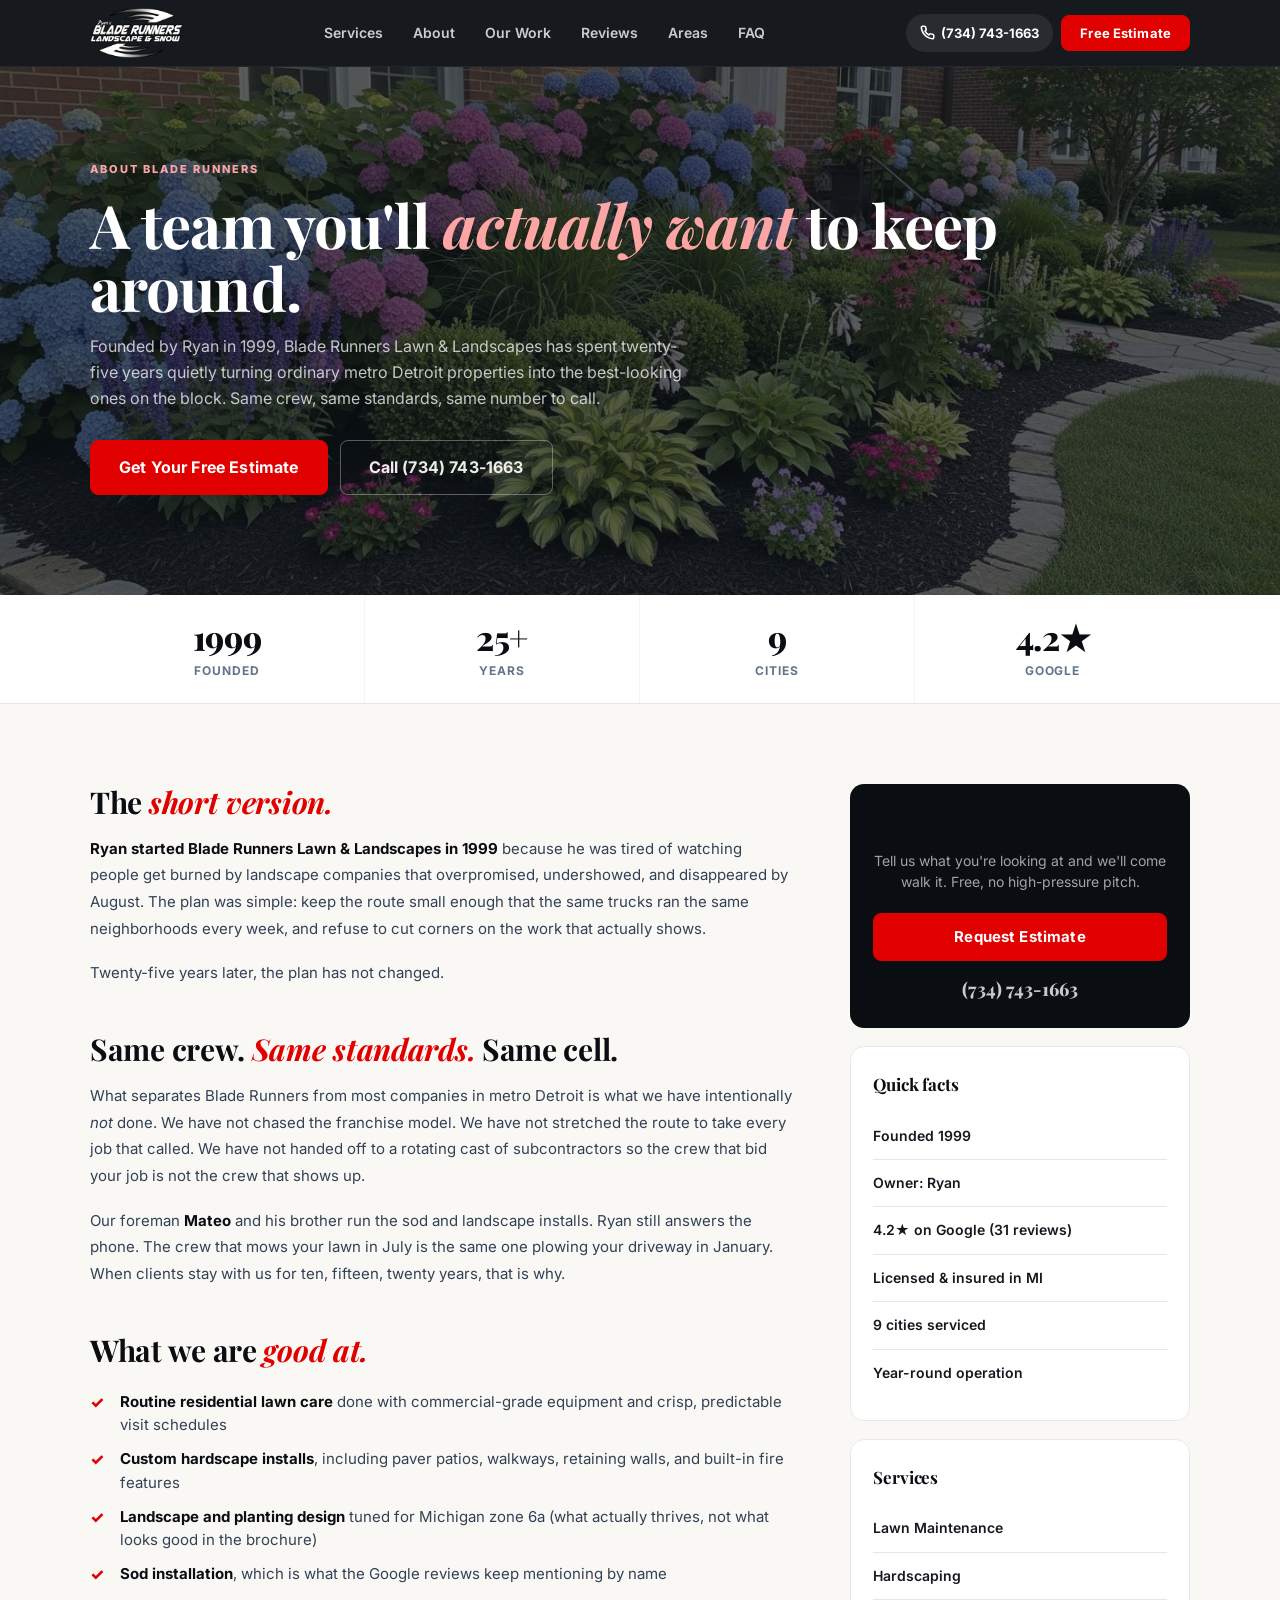
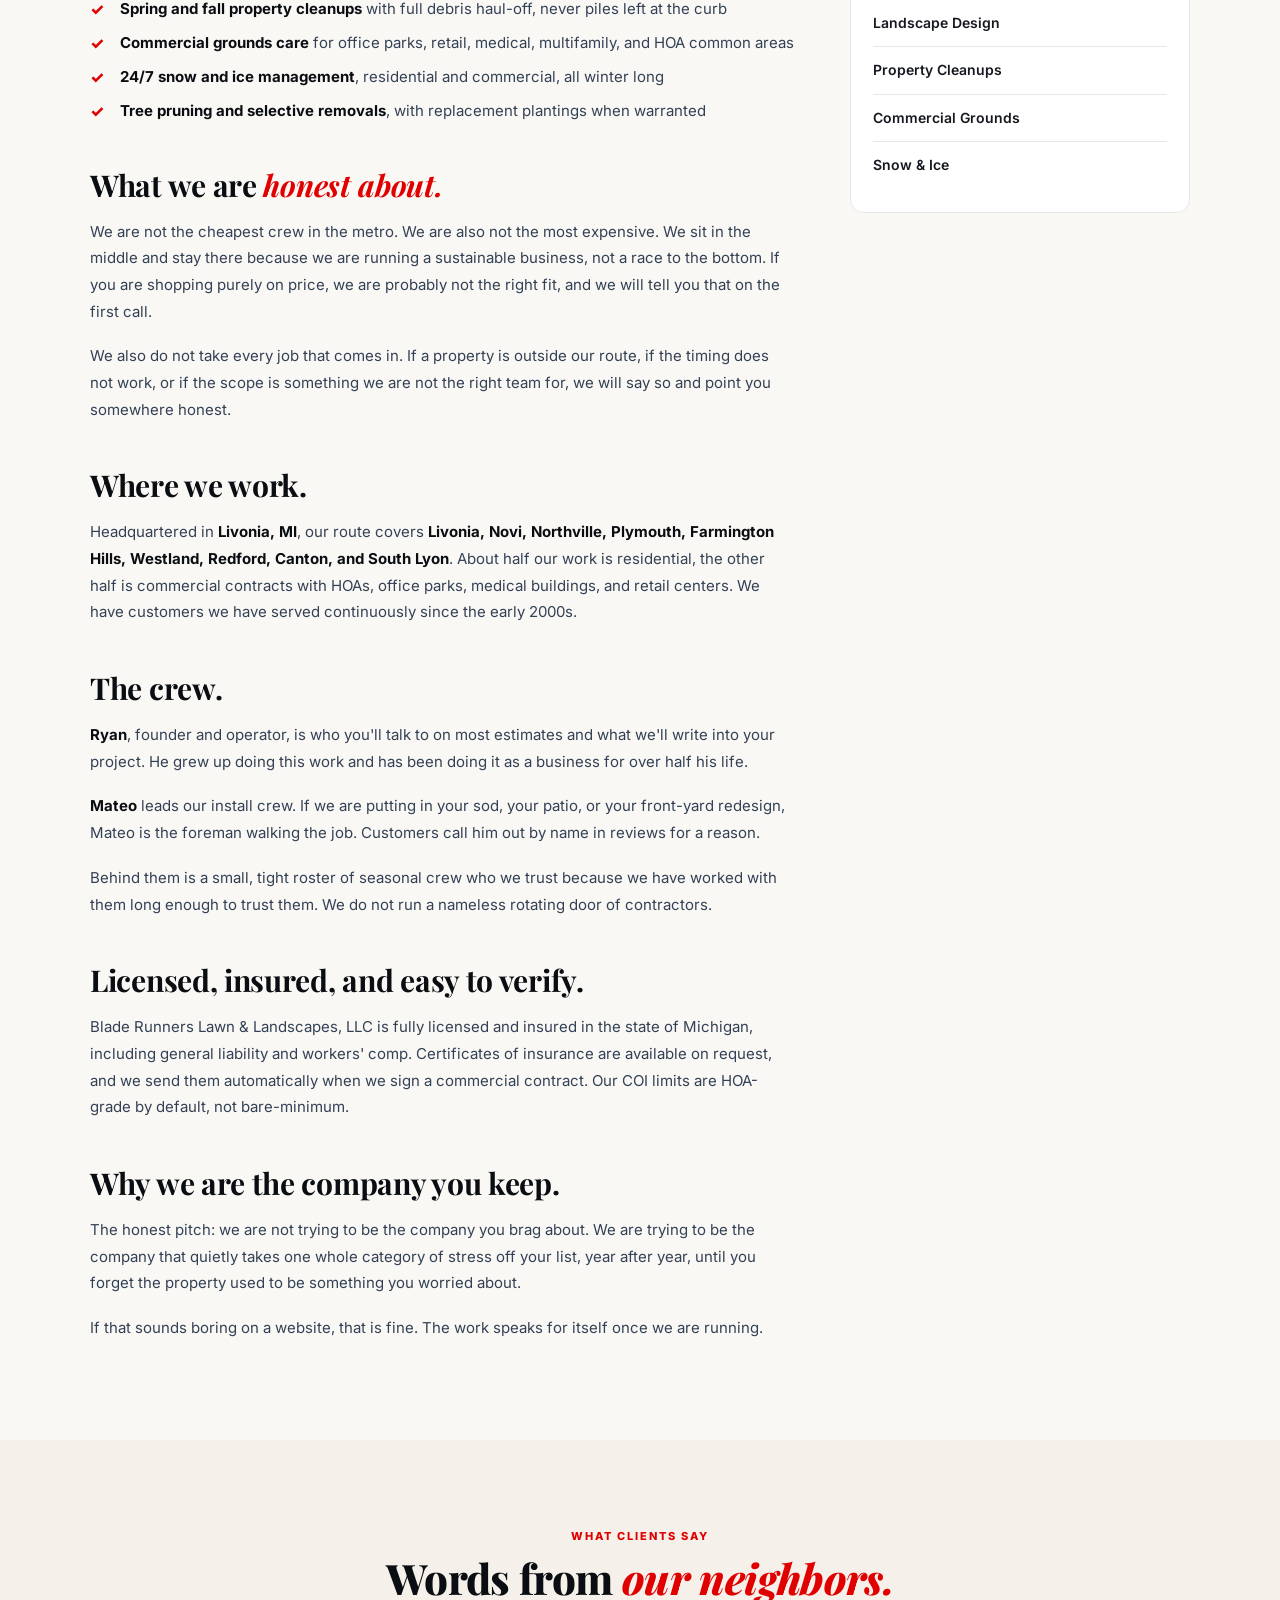
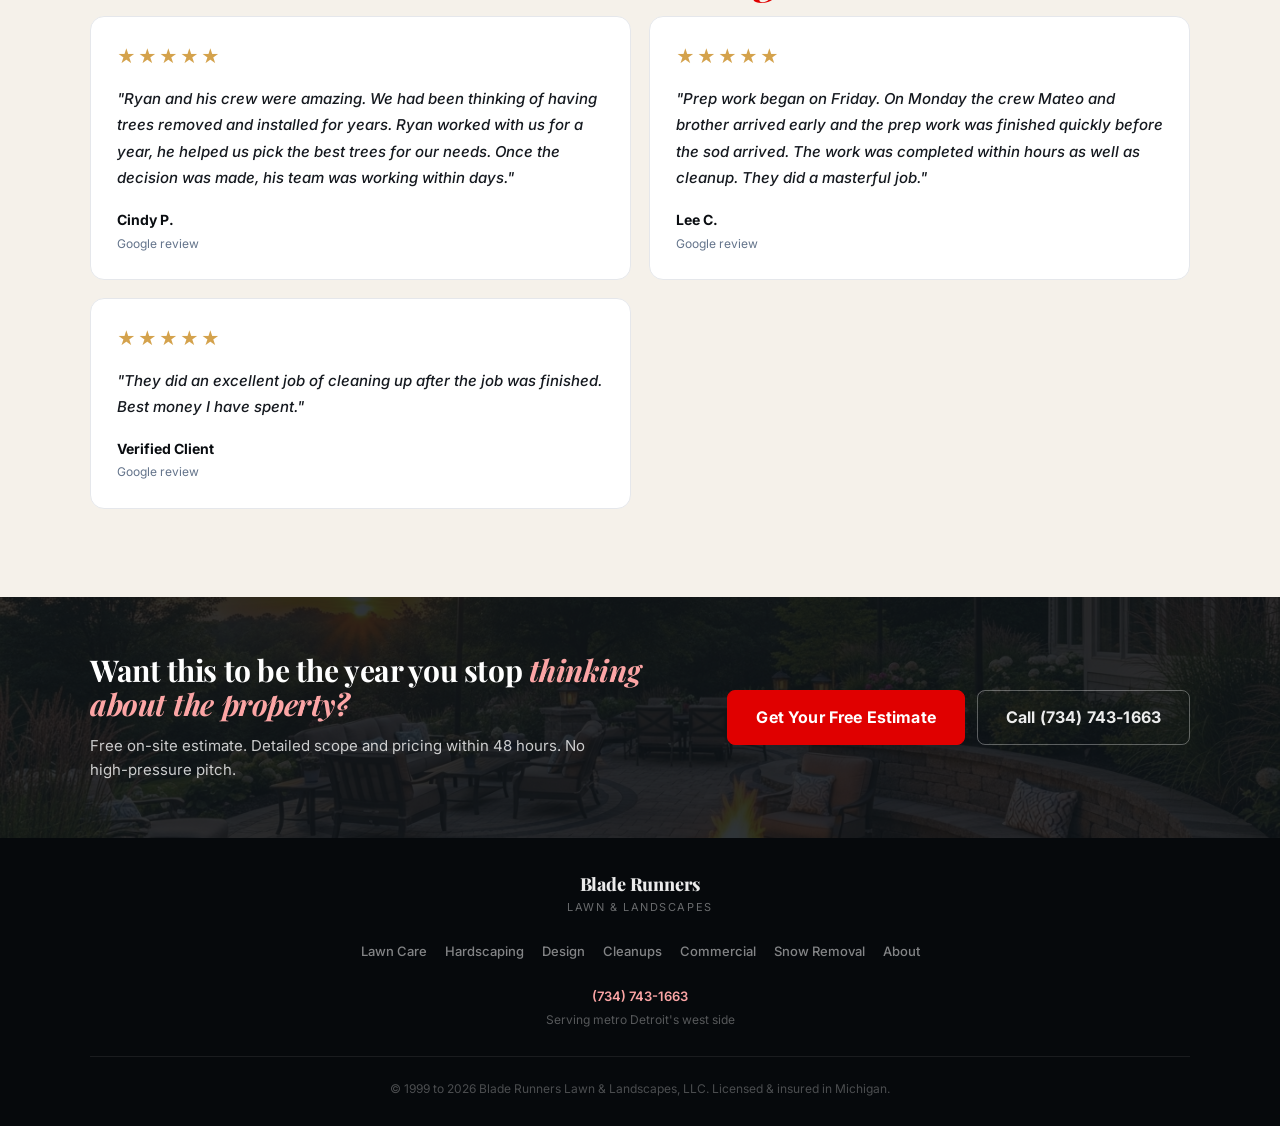
==== about/index.html @ cefca356 "Add dedicated /about/ page - Full company story: Ryan founded 1999, Mateo leads installs - What we a" ====
<!DOCTYPE html>
<html lang="en">
<head>
  <meta charset="UTF-8">
  <meta name="viewport" content="width=device-width, initial-scale=1.0">
  <title>About Blade Runners Lawn &amp; Landscapes | Ryan&apos;s Crew Since 1999</title>
  <meta name="description" content="Ryan founded Blade Runners in 1999 to do landscape work the right way. 25+ years later, the same crew still runs the route across Livonia, Novi, Northville, Plymouth, and Farmington Hills.">
  <meta name="robots" content="index, follow">
  <link rel="canonical" href="https://bladerunnerslandscapes.com/about/">

  <meta property="og:site_name" content="Blade Runners Lawn &amp; Landscapes">
  <meta property="og:title" content="About Blade Runners Lawn &amp; Landscapes | Ryan&apos;s Crew Since 1999">
  <meta property="og:description" content="The story behind metro Detroit&apos;s quietest premium landscape crew.">
  <meta property="og:type" content="website">
  <meta property="og:url" content="https://bladerunnerslandscapes.com/about/">
  <meta property="og:image" content="https://bladerunnerslandscapes.com/assets/images/og-image.jpg">
  <meta name="twitter:card" content="summary_large_image">
  <meta name="twitter:image" content="https://bladerunnerslandscapes.com/assets/images/og-image.jpg">

  <link rel="icon" type="image/png" href="../assets/images/br-logo.png">
  <link rel="apple-touch-icon" href="../assets/images/br-logo.png">

  <script type="application/ld+json">
  {
    "@context": "https://schema.org",
    "@type": "AboutPage",
    "name": "About Blade Runners Lawn & Landscapes",
    "description": "The story of Blade Runners Lawn & Landscapes, founded in 1999 in Livonia, Michigan by Ryan.",
    "url": "https://bladerunnerslandscapes.com/about/",
    "mainEntity": {
      "@type": "LandscapingBusiness",
      "name": "Blade Runners Lawn & Landscapes, LLC",
      "founder": {"@type":"Person","name":"Ryan"},
      "foundingDate": "1999",
      "telephone": "+17347431663",
      "address": {
        "@type": "PostalAddress",
        "streetAddress": "19523 Merriman Rd",
        "addressLocality": "Livonia",
        "addressRegion": "MI",
        "postalCode": "48152",
        "addressCountry": "US"
      },
      "areaServed": ["Livonia, MI","Novi, MI","Northville, MI","Plymouth, MI","Farmington Hills, MI"],
      "aggregateRating": {"@type":"AggregateRating","ratingValue":"4.2","reviewCount":"31","bestRating":"5"}
    }
  }
  </script>
  <script type="application/ld+json">
  {
    "@context": "https://schema.org",
    "@type": "BreadcrumbList",
    "itemListElement": [
      {"@type":"ListItem","position":1,"name":"Home","item":"https://bladerunnerslandscapes.com/"},
      {"@type":"ListItem","position":2,"name":"About","item":"https://bladerunnerslandscapes.com/about/"}
    ]
  }
  </script>

  <link rel="preconnect" href="https://fonts.googleapis.com">
  <link rel="preconnect" href="https://fonts.gstatic.com" crossorigin>
  <link href="https://fonts.googleapis.com/css2?family=Inter:wght@400;500;600;700;800;900&family=Playfair+Display:ital,wght@0,700;0,800;0,900;1,800&display=swap" rel="stylesheet">
  <link rel="stylesheet" href="../styles.css?v=20260506b">
</head>
<body>

  <div class="sticky-cta" id="stickyCta">
    <a href="tel:+17347431663" class="sticky-cta__call">
      <svg width="18" height="18" viewBox="0 0 24 24" fill="none" stroke="currentColor" stroke-width="2.5"><path d="M22 16.92v3a2 2 0 01-2.18 2 19.79 19.79 0 01-8.63-3.07 19.5 19.5 0 01-6-6 19.79 19.79 0 01-3.07-8.67A2 2 0 014.11 2h3a2 2 0 012 1.72c.127.96.361 1.903.7 2.81a2 2 0 01-.45 2.11L8.09 9.91a16 16 0 006 6l1.27-1.27a2 2 0 012.11-.45c.907.339 1.85.573 2.81.7A2 2 0 0122 16.92z"/></svg>
      Call Now
    </a>
    <a href="/#contact" class="sticky-cta__quote">Free Estimate</a>
  </div>

  <header class="header" id="header">
    <div class="container">
      <div class="header__inner">
        <a href="/" class="header__brand"><img src="../assets/images/br-logo.png" alt="Blade Runners Lawn &amp; Landscapes" class="header__logo"></a>
        <nav class="header__nav" id="desktopNav">
          <a href="/#services">Services</a>
          <a href="/about/">About</a>
          <a href="/#work">Our Work</a>
          <a href="/#reviews">Reviews</a>
          <a href="/#areas">Areas</a>
          <a href="/#faq">FAQ</a>
        </nav>
        <div class="header__actions">
          <a href="tel:+17347431663" class="header__phone">
            <svg width="15" height="15" viewBox="0 0 24 24" fill="none" stroke="currentColor" stroke-width="2.5"><path d="M22 16.92v3a2 2 0 01-2.18 2 19.79 19.79 0 01-8.63-3.07 19.5 19.5 0 01-6-6 19.79 19.79 0 01-3.07-8.67A2 2 0 014.11 2h3a2 2 0 012 1.72c.127.96.361 1.903.7 2.81a2 2 0 01-.45 2.11L8.09 9.91a16 16 0 006 6l1.27-1.27a2 2 0 012.11-.45c.907.339 1.85.573 2.81.7A2 2 0 0122 16.92z"/></svg>
            <span>(734) 743-1663</span>
          </a>
          <a href="/#contact" class="btn btn--primary btn--sm header__cta">Free Estimate</a>
          <button class="hamburger" id="hamburger" aria-label="Open menu"><span></span><span></span><span></span></button>
        </div>
      </div>
    </div>
  </header>
  <div class="mobile-menu" id="mobileMenu">
    <nav class="mobile-menu__nav">
      <a href="/#services">Services</a>
      <a href="/about/">About</a>
      <a href="/#work">Our Work</a>
      <a href="/#reviews">Reviews</a>
      <a href="/#areas">Areas</a>
      <a href="/#faq">FAQ</a>
      <a href="/#contact" class="btn btn--primary btn--lg btn--full">Get Free Estimate</a>
    </nav>
  </div>

  <!-- ABOUT HERO -->
  <section class="area-hero" style="background-image:url('../assets/images/svc-landscape-design.jpg')">
    <div class="container">
      <div class="area-hero__content">
        <span class="svc-hero__eyebrow">About Blade Runners</span>
        <h1 class="area-hero__title">A team you'll <em>actually want</em> to keep around.</h1>
        <p class="area-hero__sub">Founded by Ryan in 1999, Blade Runners Lawn &amp; Landscapes has spent twenty-five years quietly turning ordinary metro Detroit properties into the best-looking ones on the block. Same crew, same standards, same number to call.</p>
        <div class="area-hero__ctas">
          <a href="/#contact" class="btn btn--primary btn--lg">Get Your Free Estimate</a>
          <a href="tel:+17347431663" class="btn btn--outline-light btn--lg">Call (734) 743-1663</a>
        </div>
      </div>
    </div>
  </section>

  <!-- TRUST BAR -->
  <section class="trust-bar">
    <div class="container">
      <div class="trust-bar__inner">
        <div class="trust-bar__item"><span class="trust-bar__num">1999</span><span class="trust-bar__label">Founded</span></div>
        <div class="trust-bar__item"><span class="trust-bar__num">25+</span><span class="trust-bar__label">Years</span></div>
        <div class="trust-bar__item"><span class="trust-bar__num">9</span><span class="trust-bar__label">Cities</span></div>
        <div class="trust-bar__item"><span class="trust-bar__num">4.2&#9733;</span><span class="trust-bar__label">Google</span></div>
      </div>
    </div>
  </section>

  <!-- THE STORY -->
  <section class="svc-content">
    <div class="container">
      <div class="svc-content__grid">
        <div class="svc-content__main">

          <h2>The <em>short version.</em></h2>
          <p><strong>Ryan started Blade Runners Lawn &amp; Landscapes in 1999</strong> because he was tired of watching people get burned by landscape companies that overpromised, undershowed, and disappeared by August. The plan was simple: keep the route small enough that the same trucks ran the same neighborhoods every week, and refuse to cut corners on the work that actually shows.</p>
          <p>Twenty-five years later, the plan has not changed.</p>

          <h2>Same crew. <em>Same standards.</em> Same cell.</h2>
          <p>What separates Blade Runners from most companies in metro Detroit is what we have intentionally <em>not</em> done. We have not chased the franchise model. We have not stretched the route to take every job that called. We have not handed off to a rotating cast of subcontractors so the crew that bid your job is not the crew that shows up.</p>
          <p>Our foreman <strong>Mateo</strong> and his brother run the sod and landscape installs. Ryan still answers the phone. The crew that mows your lawn in July is the same one plowing your driveway in January. When clients stay with us for ten, fifteen, twenty years, that is why.</p>

          <h2>What we are <em>good at.</em></h2>
          <ul class="svc-checklist">
            <li><strong>Routine residential lawn care</strong> done with commercial-grade equipment and crisp, predictable visit schedules</li>
            <li><strong>Custom hardscape installs</strong>, including paver patios, walkways, retaining walls, and built-in fire features</li>
            <li><strong>Landscape and planting design</strong> tuned for Michigan zone 6a (what actually thrives, not what looks good in the brochure)</li>
            <li><strong>Sod installation</strong>, which is what the Google reviews keep mentioning by name</li>
            <li><strong>Spring and fall property cleanups</strong> with full debris haul-off, never piles left at the curb</li>
            <li><strong>Commercial grounds care</strong> for office parks, retail, medical, multifamily, and HOA common areas</li>
            <li><strong>24/7 snow and ice management</strong>, residential and commercial, all winter long</li>
            <li><strong>Tree pruning and selective removals</strong>, with replacement plantings when warranted</li>
          </ul>

          <h2>What we are <em>honest about.</em></h2>
          <p>We are not the cheapest crew in the metro. We are also not the most expensive. We sit in the middle and stay there because we are running a sustainable business, not a race to the bottom. If you are shopping purely on price, we are probably not the right fit, and we will tell you that on the first call.</p>
          <p>We also do not take every job that comes in. If a property is outside our route, if the timing does not work, or if the scope is something we are not the right team for, we will say so and point you somewhere honest.</p>

          <h2>Where we work.</h2>
          <p>Headquartered in <strong>Livonia, MI</strong>, our route covers <strong>Livonia, Novi, Northville, Plymouth, Farmington Hills, Westland, Redford, Canton, and South Lyon</strong>. About half our work is residential, the other half is commercial contracts with HOAs, office parks, medical buildings, and retail centers. We have customers we have served continuously since the early 2000s.</p>

          <h2>The crew.</h2>
          <p><strong>Ryan</strong>, founder and operator, is who you'll talk to on most estimates and what we'll write into your project. He grew up doing this work and has been doing it as a business for over half his life.</p>
          <p><strong>Mateo</strong> leads our install crew. If we are putting in your sod, your patio, or your front-yard redesign, Mateo is the foreman walking the job. Customers call him out by name in reviews for a reason.</p>
          <p>Behind them is a small, tight roster of seasonal crew who we trust because we have worked with them long enough to trust them. We do not run a nameless rotating door of contractors.</p>

          <h2>Licensed, insured, and easy to verify.</h2>
          <p>Blade Runners Lawn &amp; Landscapes, LLC is fully licensed and insured in the state of Michigan, including general liability and workers' comp. Certificates of insurance are available on request, and we send them automatically when we sign a commercial contract. Our COI limits are HOA-grade by default, not bare-minimum.</p>

          <h2>Why we are the company you keep.</h2>
          <p>The honest pitch: we are not trying to be the company you brag about. We are trying to be the company that quietly takes one whole category of stress off your list, year after year, until you forget the property used to be something you worried about.</p>
          <p>If that sounds boring on a website, that is fine. The work speaks for itself once we are running.</p>

        </div>

        <aside class="svc-content__sidebar">
          <div class="svc-sidebar-card svc-sidebar-card--cta">
            <h3>Want us on your property?</h3>
            <p>Tell us what you're looking at and we'll come walk it. Free, no high-pressure pitch.</p>
            <a href="/#contact" class="btn btn--primary btn--full">Request Estimate</a>
            <a href="tel:+17347431663" class="svc-sidebar-phone">(734) 743-1663</a>
          </div>
          <div class="svc-sidebar-card">
            <h3>Quick facts</h3>
            <ul class="svc-sidebar-links">
              <li><a>Founded 1999</a></li>
              <li><a>Owner: Ryan</a></li>
              <li><a>4.2&#9733; on Google (31 reviews)</a></li>
              <li><a>Licensed &amp; insured in MI</a></li>
              <li><a>9 cities serviced</a></li>
              <li><a>Year-round operation</a></li>
            </ul>
          </div>
          <div class="svc-sidebar-card">
            <h3>Services</h3>
            <ul class="svc-sidebar-links">
              <li><a href="/lawn-maintenance/">Lawn Maintenance</a></li>
              <li><a href="/hardscaping/">Hardscaping</a></li>
              <li><a href="/landscape-design/">Landscape Design</a></li>
              <li><a href="/landscape-cleanup/">Property Cleanups</a></li>
              <li><a href="/commercial-lawn-maintenance/">Commercial Grounds</a></li>
              <li><a href="/snow-removal/">Snow &amp; Ice</a></li>
            </ul>
          </div>
        </aside>
      </div>
    </div>
  </section>

  <!-- REVIEWS -->
  <section class="reviews">
    <div class="container">
      <span class="eyebrow">What clients say</span>
      <h2 class="section-title">Words from <em>our neighbors.</em></h2>
      <div class="reviews__grid">
        <div class="review-card">
          <div class="review-card__stars">&#9733;&#9733;&#9733;&#9733;&#9733;</div>
          <p>"Ryan and his crew were amazing. We had been thinking of having trees removed and installed for years. Ryan worked with us for a year, he helped us pick the best trees for our needs. Once the decision was made, his team was working within days."</p>
          <span class="review-card__name">Cindy P.</span>
          <span class="review-card__src">Google review</span>
        </div>
        <div class="review-card">
          <div class="review-card__stars">&#9733;&#9733;&#9733;&#9733;&#9733;</div>
          <p>"Prep work began on Friday. On Monday the crew Mateo and brother arrived early and the prep work was finished quickly before the sod arrived. The work was completed within hours as well as cleanup. They did a masterful job."</p>
          <span class="review-card__name">Lee C.</span>
          <span class="review-card__src">Google review</span>
        </div>
        <div class="review-card">
          <div class="review-card__stars">&#9733;&#9733;&#9733;&#9733;&#9733;</div>
          <p>"They did an excellent job of cleaning up after the job was finished. Best money I have spent."</p>
          <span class="review-card__name">Verified Client</span>
          <span class="review-card__src">Google review</span>
        </div>
      </div>
    </div>
  </section>

  <!-- CTA -->
  <section class="cta-banner" style="background-image:url('../assets/images/svc-hardscaping.jpg')">
    <div class="container">
      <div class="cta-banner__inner">
        <div>
          <h2>Want this to be the year you stop <em>thinking about the property?</em></h2>
          <p>Free on-site estimate. Detailed scope and pricing within 48 hours. No high-pressure pitch.</p>
        </div>
        <div class="cta-banner__actions">
          <a href="/#contact" class="btn btn--primary btn--lg">Get Your Free Estimate</a>
          <a href="tel:+17347431663" class="btn btn--outline-light btn--lg">Call (734) 743-1663</a>
        </div>
      </div>
    </div>
  </section>

  <!-- FOOTER -->
  <footer class="footer">
    <div class="container">
      <div class="footer__top">
        <div>
          <span class="footer__name">Blade Runners</span>
          <span class="footer__sub">Lawn &amp; Landscapes</span>
        </div>
        <nav class="footer__links">
          <a href="/lawn-maintenance/">Lawn Care</a>
          <a href="/hardscaping/">Hardscaping</a>
          <a href="/landscape-design/">Design</a>
          <a href="/landscape-cleanup/">Cleanups</a>
          <a href="/commercial-lawn-maintenance/">Commercial</a>
          <a href="/snow-removal/">Snow Removal</a>
          <a href="/about/">About</a>
        </nav>
        <div class="footer__contact">
          <a href="tel:+17347431663">(734) 743-1663</a>
          <span>Serving metro Detroit's west side</span>
        </div>
      </div>
      <div class="footer__bottom">
        <p>&copy; 1999 to 2026 Blade Runners Lawn &amp; Landscapes, LLC. Licensed &amp; insured in Michigan.</p>
      </div>
    </div>
  </footer>

  <script src="../assets/js/site.js?v=20260506b" defer></script>
</body>
</html>
---- styles.css ----
/* =============================================
   BLADE RUNNERS LAWN & LANDSCAPES, Mobile-First
   Premium charcoal + warm clay accent
   ============================================= */
*,*::before,*::after{box-sizing:border-box;margin:0;padding:0}
:root{
  --ink:#0A0D11;--ink-2:#15191F;--ink-3:#252A33;
  --clay:#E00000;--clay-dark:#B00000;--clay-light:#FCA5A5;--clay-50:#FEF2F2;
  --bone:#FAF8F5;--cream:#F5F1EA;
  --white:#FFF;
  --gray-50:#F8FAFC;--gray-100:#F1F5F9;--gray-200:#E5E7EB;--gray-300:#CBD5E1;
  --gray-400:#94A3B8;--gray-500:#64748B;--gray-600:#475569;--gray-700:#334155;
  --gray-800:#1E293B;--gray-900:#0F172A;
  --gold:#D4A24C;
  --radius:8px;--radius-lg:14px;--radius-xl:20px;
}
html{scroll-behavior:smooth;-webkit-text-size-adjust:100%}
body{font-family:'Inter',-apple-system,BlinkMacSystemFont,sans-serif;color:var(--ink-2);background:var(--bone);line-height:1.6;-webkit-font-smoothing:antialiased;overflow-x:hidden}
body.menu-open{overflow:hidden}
a{color:var(--clay);text-decoration:none;transition:color .2s}a:hover{color:var(--clay-dark)}
img{max-width:100%;height:auto;display:block}
.container{width:100%;max-width:1180px;margin:0 auto;padding:0 20px}

/* BUTTONS */
.btn{display:inline-flex;align-items:center;justify-content:center;gap:8px;font-family:inherit;font-weight:700;font-size:15px;padding:13px 26px;border:1.5px solid transparent;border-radius:var(--radius);cursor:pointer;transition:transform .2s,background-color .2s,border-color .2s,color .2s;text-align:center;line-height:1.3;white-space:nowrap;letter-spacing:.01em}
.btn--primary{background:var(--clay);color:var(--white);border-color:var(--clay)}
.btn--primary:hover{background:var(--clay-dark);border-color:var(--clay-dark);color:var(--white);transform:translateY(-1px)}
.btn--ink{background:var(--ink);color:var(--white);border-color:var(--ink)}
.btn--ink:hover{background:var(--ink-2);color:var(--white);transform:translateY(-1px)}
.btn--ghost{background:transparent;color:var(--ink);border-color:var(--ink-3)}
.btn--ghost:hover{background:var(--ink);color:var(--white);border-color:var(--ink)}
.btn--outline-light{background:transparent;color:rgba(255,255,255,.92);border-color:rgba(255,255,255,.32)}
.btn--outline-light:hover{background:rgba(255,255,255,.08);border-color:rgba(255,255,255,.6);color:var(--white)}
.btn--sm{padding:9px 18px;font-size:13px}.btn--lg{padding:16px 28px;font-size:16px}.btn--full{width:100%}

/* STICKY MOBILE CTA */
.sticky-cta{position:fixed;bottom:0;left:0;right:0;z-index:999;display:flex;gap:8px;background:var(--ink);padding:12px 16px;padding-bottom:max(12px,env(safe-area-inset-bottom));transform:translateY(100%);transition:transform .3s;box-shadow:0 -4px 24px rgba(0,0,0,.32)}
.sticky-cta--visible{transform:translateY(0)}
.sticky-cta a{flex:1;display:flex;align-items:center;justify-content:center;gap:8px;padding:14px 16px;border-radius:var(--radius);font-weight:700;font-size:15px;text-align:center}
.sticky-cta__call{background:var(--clay);color:var(--white)!important}.sticky-cta__call:hover{background:var(--clay-dark);color:var(--white)!important}
.sticky-cta__quote{background:var(--white);color:var(--ink)!important}.sticky-cta__quote:hover{background:var(--gray-100);color:var(--ink)!important}

/* HEADER */
.header{position:sticky;top:0;z-index:502;background:rgba(10,13,17,.95);backdrop-filter:blur(14px);-webkit-backdrop-filter:blur(14px);border-bottom:1px solid rgba(255,255,255,.06);transition:background-color .3s,box-shadow .3s}
.header--scrolled{box-shadow:0 4px 20px rgba(0,0,0,.4);background:rgba(10,13,17,.98)}
.header__inner{display:flex;align-items:center;justify-content:space-between;padding:8px 0;gap:14px}
.header__brand{display:flex;align-items:center;text-decoration:none;flex-shrink:0;line-height:1}
.header__logo{height:50px;width:auto;display:block}
.header__nav{display:none;gap:30px}
.header__nav a{font-size:14px;font-weight:600;color:rgba(255,255,255,.78)}.header__nav a:hover{color:var(--clay)}
.header__actions{display:flex;align-items:center;gap:8px}
.header__phone{display:flex;align-items:center;gap:6px;font-size:13px;font-weight:700;color:var(--white)!important;padding:9px 14px;border-radius:100px;background:rgba(255,255,255,.08);transition:background .2s,color .2s}
.header__phone:hover{background:var(--clay);color:var(--white)!important}
.header__phone span{display:none}
.header__cta{display:none}
.hamburger{display:flex;flex-direction:column;justify-content:center;gap:5px;width:38px;height:38px;background:none;border:none;cursor:pointer;padding:6px}
.hamburger span{display:block;width:100%;height:2.5px;background:var(--white);border-radius:2px;transition:all .3s;transform-origin:center}
.hamburger.is-active span:nth-child(1){transform:translateY(7.5px) rotate(45deg)}
.hamburger.is-active span:nth-child(2){opacity:0}
.hamburger.is-active span:nth-child(3){transform:translateY(-7.5px) rotate(-45deg)}
.mobile-menu{position:fixed;top:0;left:0;right:0;bottom:0;z-index:501;background:var(--ink);padding-top:76px;transform:translateX(100%);transition:transform .35s cubic-bezier(.4,0,.2,1)}
.mobile-menu.is-open{transform:translateX(0)}
.mobile-menu__nav{display:flex;flex-direction:column;padding:24px;gap:4px}
.mobile-menu__nav a{font-size:18px;font-weight:600;color:var(--white);padding:14px 0;border-bottom:1px solid rgba(255,255,255,.08)}
.mobile-menu__nav a:last-child{border-bottom:none;margin-top:18px}

/* HERO */
.hero{position:relative;background:var(--ink);padding:60px 0 70px;overflow:hidden;background-size:cover;background-position:center}
.hero__overlay{position:absolute;inset:0;background:rgba(15,20,25,.62);pointer-events:none}
.hero__content{position:relative;z-index:1}
.hero__badge{display:inline-flex;align-items:center;gap:8px;background:rgba(255,255,255,.08);color:rgba(255,255,255,.88);font-size:12px;font-weight:600;padding:8px 16px;border-radius:100px;border:1px solid rgba(255,255,255,.16);margin-bottom:22px;letter-spacing:.02em}
.hero__badge svg{color:var(--gold)}
.hero__title{font-family:'Playfair Display',serif;font-size:38px;font-weight:900;color:var(--white);line-height:1.05;margin-bottom:18px;letter-spacing:-.015em}
.hero__title em{font-style:italic;color:var(--clay-light)}
.hero__subtitle{font-size:16px;color:rgba(255,255,255,.74);line-height:1.65;margin-bottom:30px;max-width:560px}
.hero__ctas{display:flex;flex-direction:column;gap:12px;margin-bottom:34px}
.hero__trust{display:flex;flex-wrap:wrap;gap:16px}
.hero__trust-item{display:flex;align-items:center;gap:6px;font-size:13px;font-weight:500;color:rgba(255,255,255,.66)}
.hero__trust-item svg{color:var(--gold);flex-shrink:0}

/* HERO VIDEO */
.hero__video{position:absolute;inset:0;width:100%;height:100%;object-fit:cover;z-index:0}

/* TRUST BAR */
.trust-bar{background:var(--white);border-bottom:1px solid var(--gray-200);padding:0}
.trust-bar__inner{display:grid;grid-template-columns:repeat(4,1fr);text-align:center}
.trust-bar__item{padding:22px 8px;border-right:1px solid var(--gray-100)}
.trust-bar__item:last-child{border-right:none}
.trust-bar__num{display:block;font-family:'Playfair Display',serif;font-size:26px;font-weight:800;color:var(--ink);line-height:1.2;letter-spacing:-.01em}
.trust-bar__label{font-size:10px;font-weight:700;color:var(--gray-500);text-transform:uppercase;letter-spacing:.08em;display:block;margin-top:4px}

/* SECTIONS */
section{padding:60px 0}
.eyebrow{display:block;text-align:center;font-size:11px;font-weight:800;color:var(--clay);text-transform:uppercase;letter-spacing:.18em;margin-bottom:10px}
.eyebrow--light{color:var(--clay-light)}
.section-title{font-family:'Playfair Display',serif;font-size:30px;font-weight:800;text-align:center;line-height:1.12;margin-bottom:14px;color:var(--ink);letter-spacing:-.015em}
.section-title em{font-style:italic;color:var(--clay)}
.section-title--left{text-align:left}
.section-sub{font-size:15px;color:var(--gray-600);text-align:center;max-width:560px;margin:0 auto 44px;line-height:1.65}

/* SERVICES */
.services{background:var(--bone)}
.services__grid{display:grid;gap:18px}
.svc-card{background:var(--white);border:1px solid var(--gray-200);border-radius:var(--radius-lg);overflow:hidden;transition:transform .35s,box-shadow .35s,border-color .35s;opacity:0;transform:translateY(24px)}
.svc-card.is-visible{opacity:1;transform:translateY(0)}
.svc-card:hover{border-color:var(--ink-3);box-shadow:0 12px 36px rgba(15,20,25,.08);transform:translateY(-3px)}
.svc-card__img{aspect-ratio:16/10;overflow:hidden;background:var(--cream)}
.svc-card__img img{width:100%;height:100%;object-fit:cover;transition:transform .6s}
.svc-card:hover .svc-card__img img{transform:scale(1.06)}
.svc-card{text-decoration:none;color:inherit;display:flex;flex-direction:column}
.svc-card__tag{font-size:10px;font-weight:800;color:var(--clay);text-transform:uppercase;letter-spacing:.14em;padding:18px 22px 0}
.svc-card h3{font-family:'Playfair Display',serif;font-size:21px;font-weight:800;padding:6px 22px 8px;color:var(--ink);letter-spacing:-.01em}
.svc-card p{font-size:14px;color:var(--gray-600);padding:0 22px 10px;line-height:1.6;flex:1}
.svc-card__link{display:flex;align-items:center;gap:6px;padding:0 22px 20px;font-size:14px;font-weight:700;color:var(--ink)}
.svc-card__link::after{content:'\2192';transition:transform .25s}
.svc-card:hover .svc-card__link::after{transform:translateX(4px)}

/* ABOUT */
.about{background:var(--white)}
.about__inner{display:grid;gap:36px;align-items:center}
.about__img{border-radius:var(--radius-lg);overflow:hidden;box-shadow:0 20px 50px rgba(15,20,25,.12)}
.about__img img{width:100%;aspect-ratio:4/3;object-fit:cover}
.about__text p{font-size:15px;color:var(--gray-600);line-height:1.75;margin-bottom:18px}
.about__text strong{color:var(--ink)}
.about__stats{display:grid;grid-template-columns:1fr 1fr;gap:14px;margin-top:28px}
.about__stat{background:var(--cream);border-left:3px solid var(--clay);border-radius:var(--radius);padding:18px 20px}
.about__stat strong{display:block;font-family:'Playfair Display',serif;font-size:24px;font-weight:800;color:var(--ink);margin-bottom:2px;letter-spacing:-.01em}
.about__stat span{font-size:12px;color:var(--gray-600);font-weight:600;text-transform:uppercase;letter-spacing:.06em}

/* CTA BANNER */
.cta-banner{background:var(--ink);padding:56px 0;position:relative;background-size:cover;background-position:center}
.cta-banner::before{content:'';position:absolute;inset:0;background:rgba(15,20,25,.86)}
.cta-banner .container{position:relative;z-index:1}
.cta-banner__inner{text-align:center}
.cta-banner h2{font-family:'Playfair Display',serif;font-size:30px;color:var(--white);margin-bottom:12px;line-height:1.15;letter-spacing:-.015em}
.cta-banner h2 em{font-style:italic;color:var(--clay-light)}
.cta-banner p{font-size:15px;color:rgba(255,255,255,.78);margin-bottom:28px;max-width:520px;margin-left:auto;margin-right:auto;line-height:1.6}
.cta-banner__actions{display:flex;flex-direction:column;gap:12px;max-width:380px;margin:0 auto}

/* WORK / GALLERY */
.work__grid{display:grid;grid-template-columns:1fr;gap:14px}
.work__item{position:relative;border-radius:var(--radius-lg);overflow:hidden;aspect-ratio:4/3;background:var(--cream)}
.work__item img{width:100%;height:100%;object-fit:cover;transition:transform .6s}
.work__item:hover img{transform:scale(1.06)}
.work__item span{position:absolute;bottom:0;left:0;right:0;padding:14px 18px;background:linear-gradient(transparent,rgba(0,0,0,.78));color:var(--white);font-size:13px;font-weight:600;letter-spacing:.01em}

/* REVIEWS */
.reviews{background:var(--cream)}
.reviews__grid{display:grid;gap:18px}
.review-card{background:var(--white);border:1px solid var(--gray-200);border-radius:var(--radius-lg);padding:26px;opacity:0;transform:translateY(24px);transition:opacity .5s,transform .5s}
.review-card.is-visible{opacity:1;transform:translateY(0)}
.review-card__stars{color:var(--gold);font-size:18px;letter-spacing:2px;margin-bottom:14px}
.review-card p{font-size:15px;color:var(--ink-2);line-height:1.75;font-style:italic;margin-bottom:18px;font-weight:500}
.review-card__name{display:block;font-weight:700;font-size:14px;color:var(--ink)}
.review-card__src{display:block;font-size:12px;color:var(--gray-500);margin-top:2px}

/* AREAS */
.areas__grid{display:flex;flex-wrap:wrap;justify-content:center;gap:8px;margin-bottom:24px}
.area-tag{font-size:13px;font-weight:600;padding:9px 18px;background:var(--white);border:1px solid var(--gray-200);border-radius:100px;color:var(--ink-2);transition:all .2s}
.area-tag:hover{border-color:var(--clay);color:var(--clay);background:var(--clay-50)}
.areas__note{text-align:center;font-size:14px;color:var(--gray-500)}

/* FAQ */
.faq{background:var(--bone)}
.faq__list{max-width:720px;margin:0 auto;display:flex;flex-direction:column;gap:10px}
.faq__item{background:var(--white);border:1px solid var(--gray-200);border-radius:var(--radius);overflow:hidden;transition:border-color .2s}
.faq__item[open]{border-color:var(--ink-3)}
.faq__item summary{padding:20px 50px 20px 22px;font-weight:700;font-size:15px;cursor:pointer;list-style:none;color:var(--ink);position:relative;line-height:1.4}
.faq__item summary::-webkit-details-marker{display:none}
.faq__item summary::after{content:'+';position:absolute;right:22px;top:50%;transform:translateY(-50%);font-size:24px;font-weight:300;color:var(--gray-400)}
.faq__item[open] summary::after{content:'\2212';color:var(--clay)}
.faq__item p{padding:0 22px 22px;font-size:14px;color:var(--gray-600);line-height:1.75}

/* CONTACT */
.contact{background:var(--ink);padding:64px 0;padding-bottom:max(64px,calc(env(safe-area-inset-bottom)+88px))}
.contact__wrapper{display:grid;gap:36px}
.contact__text{color:var(--white)}
.contact__title{font-family:'Playfair Display',serif;font-size:30px;color:var(--white);line-height:1.15;margin-bottom:14px;letter-spacing:-.015em}
.contact__title em{font-style:italic;color:var(--clay-light)}
.contact__sub{font-size:15px;color:rgba(255,255,255,.66);line-height:1.65;margin-bottom:30px}
.contact__perks{display:flex;flex-direction:column;gap:14px;margin-bottom:34px}
.contact__perk{display:flex;align-items:center;gap:12px;font-size:14px;color:rgba(255,255,255,.78);font-weight:500}
.contact__perk svg{color:var(--clay-light);flex-shrink:0}
.contact__direct{padding:22px;background:rgba(255,255,255,.05);border:1px solid rgba(255,255,255,.1);border-radius:var(--radius)}
.contact__direct p{font-size:13px;color:rgba(255,255,255,.5);margin-bottom:6px}
.contact__phone{font-family:'Playfair Display',serif;font-size:24px;font-weight:800;color:var(--white)!important;display:block;margin-bottom:6px;letter-spacing:-.01em}
.contact__phone:hover{color:var(--clay-light)!important}
.contact__hours{font-size:12px;color:rgba(255,255,255,.4)!important;margin-bottom:0!important}
.contact__form{background:var(--white);border-radius:var(--radius-xl);padding:30px 24px;color:var(--ink-2)}
.contact__form-title{font-family:'Playfair Display',serif;font-size:20px;font-weight:800;text-align:center;margin-bottom:24px;color:var(--ink);letter-spacing:-.01em}
.form-row{display:grid;grid-template-columns:1fr 1fr;gap:12px}
.form-group{margin-bottom:14px}
.form-group label{display:block;font-size:13px;font-weight:700;color:var(--ink);margin-bottom:6px}
.optional{font-weight:400;color:var(--gray-400)}
.form-group input,.form-group select,.form-group textarea{width:100%;padding:13px 14px;border:1.5px solid var(--gray-200);border-radius:var(--radius);font-size:15px;font-family:inherit;color:var(--ink-2);background:var(--bone);transition:border-color .2s,box-shadow .2s,background .2s;-webkit-appearance:none}
.form-group input:focus,.form-group select:focus,.form-group textarea:focus{outline:none;border-color:var(--clay);box-shadow:0 0 0 3px rgba(194,65,12,.12);background:var(--white)}
.form-group textarea{resize:vertical;min-height:90px}
.form-note{text-align:center;font-size:12px;color:var(--gray-500);margin-top:14px}

/* FOOTER */
.footer{background:#06090C;color:rgba(255,255,255,.5);padding:36px 0 28px}
.footer__top{display:flex;flex-direction:column;align-items:center;gap:24px;padding-bottom:26px;border-bottom:1px solid rgba(255,255,255,.08);margin-bottom:22px;text-align:center}
.footer__name{font-family:'Playfair Display',serif;font-size:18px;font-weight:800;color:rgba(255,255,255,.92);display:block;line-height:1.2;letter-spacing:-.01em}
.footer__sub{font-size:11px;color:rgba(255,255,255,.4);display:block;text-transform:uppercase;letter-spacing:.14em;margin-top:4px}
.footer__links{display:flex;flex-wrap:wrap;justify-content:center;gap:18px}
.footer__links a{font-size:13px;font-weight:500;color:rgba(255,255,255,.5)!important}.footer__links a:hover{color:var(--white)!important}
.footer__contact{display:flex;flex-direction:column;gap:4px;align-items:center}
.footer__contact a{font-size:13px;font-weight:600;color:var(--clay-light)!important}
.footer__contact span{font-size:12px;color:rgba(255,255,255,.32)}
.footer__bottom{text-align:center}.footer__bottom p{font-size:12px;color:rgba(255,255,255,.28)}

/* ANIMATIONS */
[data-animate]{opacity:0;transform:translateY(28px);transition:opacity .6s,transform .6s}
[data-animate].is-visible{opacity:1;transform:translateY(0)}

/* TABLET */
@media(min-width:640px){
  .hero__title{font-size:48px}.hero__ctas{flex-direction:row}.section-title{font-size:36px}
  .services__grid{grid-template-columns:1fr 1fr}
  .about__inner{grid-template-columns:1fr 1fr;gap:44px}
  .work__grid{grid-template-columns:1fr 1fr}
  .work__item--wide{grid-column:span 2}
  .reviews__grid{grid-template-columns:1fr 1fr}
  .cta-banner__actions{flex-direction:row;max-width:520px}
  .contact__wrapper{grid-template-columns:1fr 1fr;align-items:start}
  .contact__title{font-size:34px}
  .trust-bar__num{font-size:30px}.trust-bar__label{font-size:11px}
}

/* DESKTOP */
@media(min-width:960px){
  .container{padding:0 40px}section{padding:88px 0}
  .hero{padding:88px 0 96px}.hero__title{font-size:62px}.hero__subtitle{font-size:18px}
  .section-title{font-size:42px}
  .header__nav{display:flex}.hamburger{display:none}.header__phone span{display:inline}.header__cta{display:inline-flex}
  .services__grid{grid-template-columns:1fr 1fr 1fr}
  .work__grid{grid-template-columns:1fr 1fr 1fr}
  .work__item--wide{grid-column:span 2}
  .cta-banner__inner{display:flex;align-items:center;text-align:left;gap:44px}
  .cta-banner p{margin-left:0;margin-right:0;margin-bottom:0}
  .cta-banner__actions{flex-direction:row;flex-shrink:0}
  .contact{padding-bottom:88px}
  .sticky-cta{display:none}
  .trust-bar__num{font-size:34px}.trust-bar__label{font-size:12px}
}

@media(min-width:1200px){.hero__title{font-size:70px}}

/* =============================================
   SERVICE PAGES
   ============================================= */
.svc-hero{position:relative;background:var(--ink);padding:54px 0 62px;overflow:hidden;background-size:cover;background-position:center}
.svc-hero__overlay{position:absolute;inset:0;background:rgba(15,20,25,.7)}
.svc-hero__content{position:relative;z-index:1}
.svc-hero__back{display:inline-flex;align-items:center;gap:6px;font-size:13px;font-weight:600;color:rgba(255,255,255,.5)!important;margin-bottom:22px}.svc-hero__back:hover{color:rgba(255,255,255,.9)!important}
.svc-hero__eyebrow{display:inline-block;font-size:11px;font-weight:800;color:var(--clay-light);text-transform:uppercase;letter-spacing:.18em;margin-bottom:14px}
.svc-hero__title{font-family:'Playfair Display',serif;font-size:36px;color:var(--white);line-height:1.05;margin-bottom:16px;letter-spacing:-.015em}
.svc-hero__title em{font-style:italic;color:var(--clay-light)}
.svc-hero__sub{font-size:16px;color:rgba(255,255,255,.7);line-height:1.65;max-width:580px;margin-bottom:30px}
.svc-hero__ctas{display:flex;flex-direction:column;gap:12px}
.svc-content{padding:56px 0;background:var(--bone)}
.svc-content__grid{display:grid;gap:44px}
.svc-content__main h2{font-family:'Playfair Display',serif;font-size:24px;color:var(--ink);margin:44px 0 16px;line-height:1.2;letter-spacing:-.01em}
.svc-content__main h2:first-child{margin-top:0}
.svc-content__main h2 em{font-style:italic;color:var(--clay)}
.svc-content__main p{font-size:15px;color:var(--gray-700);line-height:1.78;margin-bottom:18px}
.svc-content__main strong{color:var(--ink)}
.svc-steps{display:flex;flex-direction:column;margin:28px 0}
.svc-step{display:flex;gap:18px;padding:20px 0;border-bottom:1px solid var(--gray-200)}
.svc-step:last-child{border-bottom:none}
.svc-step__num{width:38px;height:38px;min-width:38px;background:var(--ink);color:var(--clay-light);font-weight:800;font-size:14px;border-radius:50%;display:flex;align-items:center;justify-content:center;margin-top:2px;font-family:'Playfair Display',serif}
.svc-step h3{font-family:'Playfair Display',serif;font-size:18px;font-weight:700;color:var(--ink);margin-bottom:6px;letter-spacing:-.005em}
.svc-step p{font-size:14px;color:var(--gray-600);line-height:1.65;margin-bottom:0}
.svc-checklist{list-style:none;display:flex;flex-direction:column;gap:11px;margin:22px 0 30px;padding:0}
.svc-checklist li{font-size:15px;color:var(--gray-700);padding-left:30px;position:relative;line-height:1.55}
.svc-checklist li::before{content:'\2713';position:absolute;left:0;top:0;color:var(--clay);font-weight:800;font-size:16px}
.svc-content__sidebar{display:flex;flex-direction:column;gap:18px}
.svc-sidebar-card{background:var(--white);border:1px solid var(--gray-200);border-radius:var(--radius-lg);padding:24px 22px}
.svc-sidebar-card--cta{background:var(--ink);border-color:transparent;text-align:center}
.svc-sidebar-card--cta h3{font-family:'Playfair Display',serif;font-size:20px;font-weight:800;color:var(--white);margin-bottom:10px;letter-spacing:-.01em}
.svc-sidebar-card--cta p{font-size:14px;color:rgba(255,255,255,.62);margin-bottom:20px;line-height:1.55}
.svc-sidebar-phone{display:block;text-align:center;margin-top:14px;font-family:'Playfair Display',serif;font-size:18px;font-weight:800;color:rgba(255,255,255,.78)!important}.svc-sidebar-phone:hover{color:var(--clay-light)!important}
.svc-sidebar-card h3{font-family:'Playfair Display',serif;font-size:17px;font-weight:700;color:var(--ink);margin-bottom:14px;letter-spacing:-.005em}
.svc-sidebar-links{list-style:none;padding:0;display:flex;flex-direction:column}
.svc-sidebar-links li{border-bottom:1px solid var(--gray-200)}.svc-sidebar-links li:last-child{border-bottom:none}
.svc-sidebar-links a{display:block;padding:12px 0;font-size:14px;font-weight:600;color:var(--ink-2)!important;transition:color .2s,padding-left .2s}
.svc-sidebar-links a:hover,.svc-sidebar-links a.is-current{color:var(--clay)!important;padding-left:8px}

/* PROCESS / NUMBERED STEPS LARGE */
.process-grid{display:grid;gap:18px;margin:32px 0}
.process-card{background:var(--white);border:1px solid var(--gray-200);border-radius:var(--radius-lg);padding:24px}
.process-card__num{font-family:'Playfair Display',serif;font-size:36px;font-weight:800;color:var(--clay);line-height:1;margin-bottom:10px;display:block;letter-spacing:-.02em}
.process-card h3{font-family:'Playfair Display',serif;font-size:18px;font-weight:700;color:var(--ink);margin-bottom:8px}
.process-card p{font-size:14px;color:var(--gray-600);line-height:1.65;margin-bottom:0}

/* COMPARISON / SPLIT */
.split{display:grid;gap:24px;margin:32px 0}
.split__col{padding:26px;border-radius:var(--radius-lg);border:1px solid var(--gray-200);background:var(--white)}
.split__col h3{font-family:'Playfair Display',serif;font-size:18px;font-weight:700;color:var(--ink);margin-bottom:14px;padding-bottom:14px;border-bottom:1px solid var(--gray-100)}
.split__col ul{list-style:none;padding:0;display:flex;flex-direction:column;gap:10px}
.split__col li{font-size:14px;color:var(--gray-700);padding-left:24px;position:relative;line-height:1.55}
.split__col li::before{content:'\2713';position:absolute;left:0;top:0;color:var(--clay);font-weight:800}

@media(min-width:640px){
  .svc-hero__title{font-size:46px}.svc-hero__ctas{flex-direction:row}
  .process-grid{grid-template-columns:1fr 1fr}
  .split{grid-template-columns:1fr 1fr}
}
@media(min-width:960px){
  .svc-hero{padding:72px 0 88px}.svc-hero__title{font-size:56px}.svc-content{padding:80px 0}
  .svc-content__grid{grid-template-columns:1fr 340px;gap:56px}
  .svc-content__main h2{font-size:30px}
  .svc-content__sidebar{position:sticky;top:88px;align-self:start}
  .process-grid{grid-template-columns:1fr 1fr 1fr}
}

/* AREA PAGE */
.area-hero{background:var(--ink);position:relative;background-size:cover;background-position:center;padding:60px 0 70px;overflow:hidden}
.area-hero::before{content:'';position:absolute;inset:0;background:rgba(15,20,25,.68)}
.area-hero .container{position:relative;z-index:1}
.area-hero__title{font-family:'Playfair Display',serif;font-size:38px;color:var(--white);line-height:1.05;margin-bottom:14px;letter-spacing:-.015em}
.area-hero__title em{font-style:italic;color:var(--clay-light)}
.area-hero__sub{font-size:16px;color:rgba(255,255,255,.74);line-height:1.65;max-width:600px;margin-bottom:28px}
.area-hero__ctas{display:flex;flex-direction:column;gap:12px}

@media(min-width:640px){.area-hero__title{font-size:48px}.area-hero__ctas{flex-direction:row}}
@media(min-width:960px){.area-hero{padding:88px 0 100px}.area-hero__title{font-size:60px}}
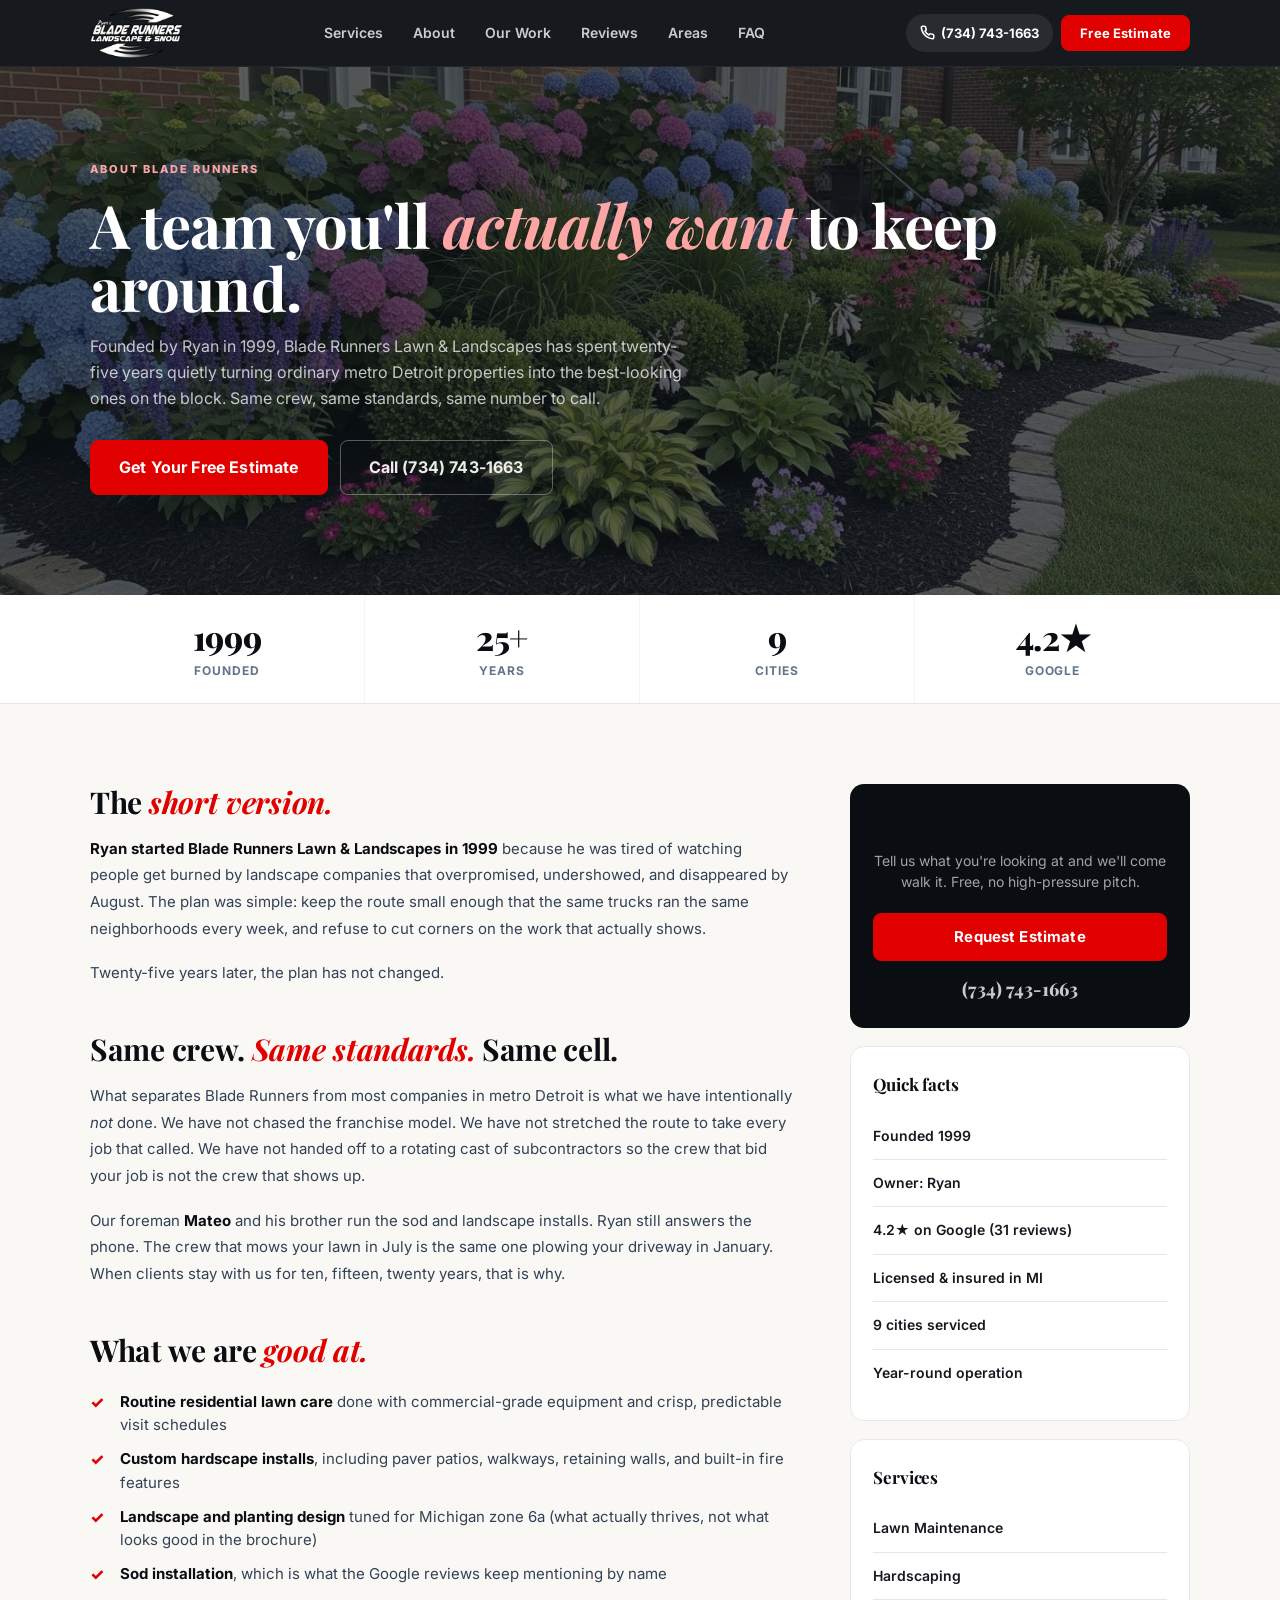
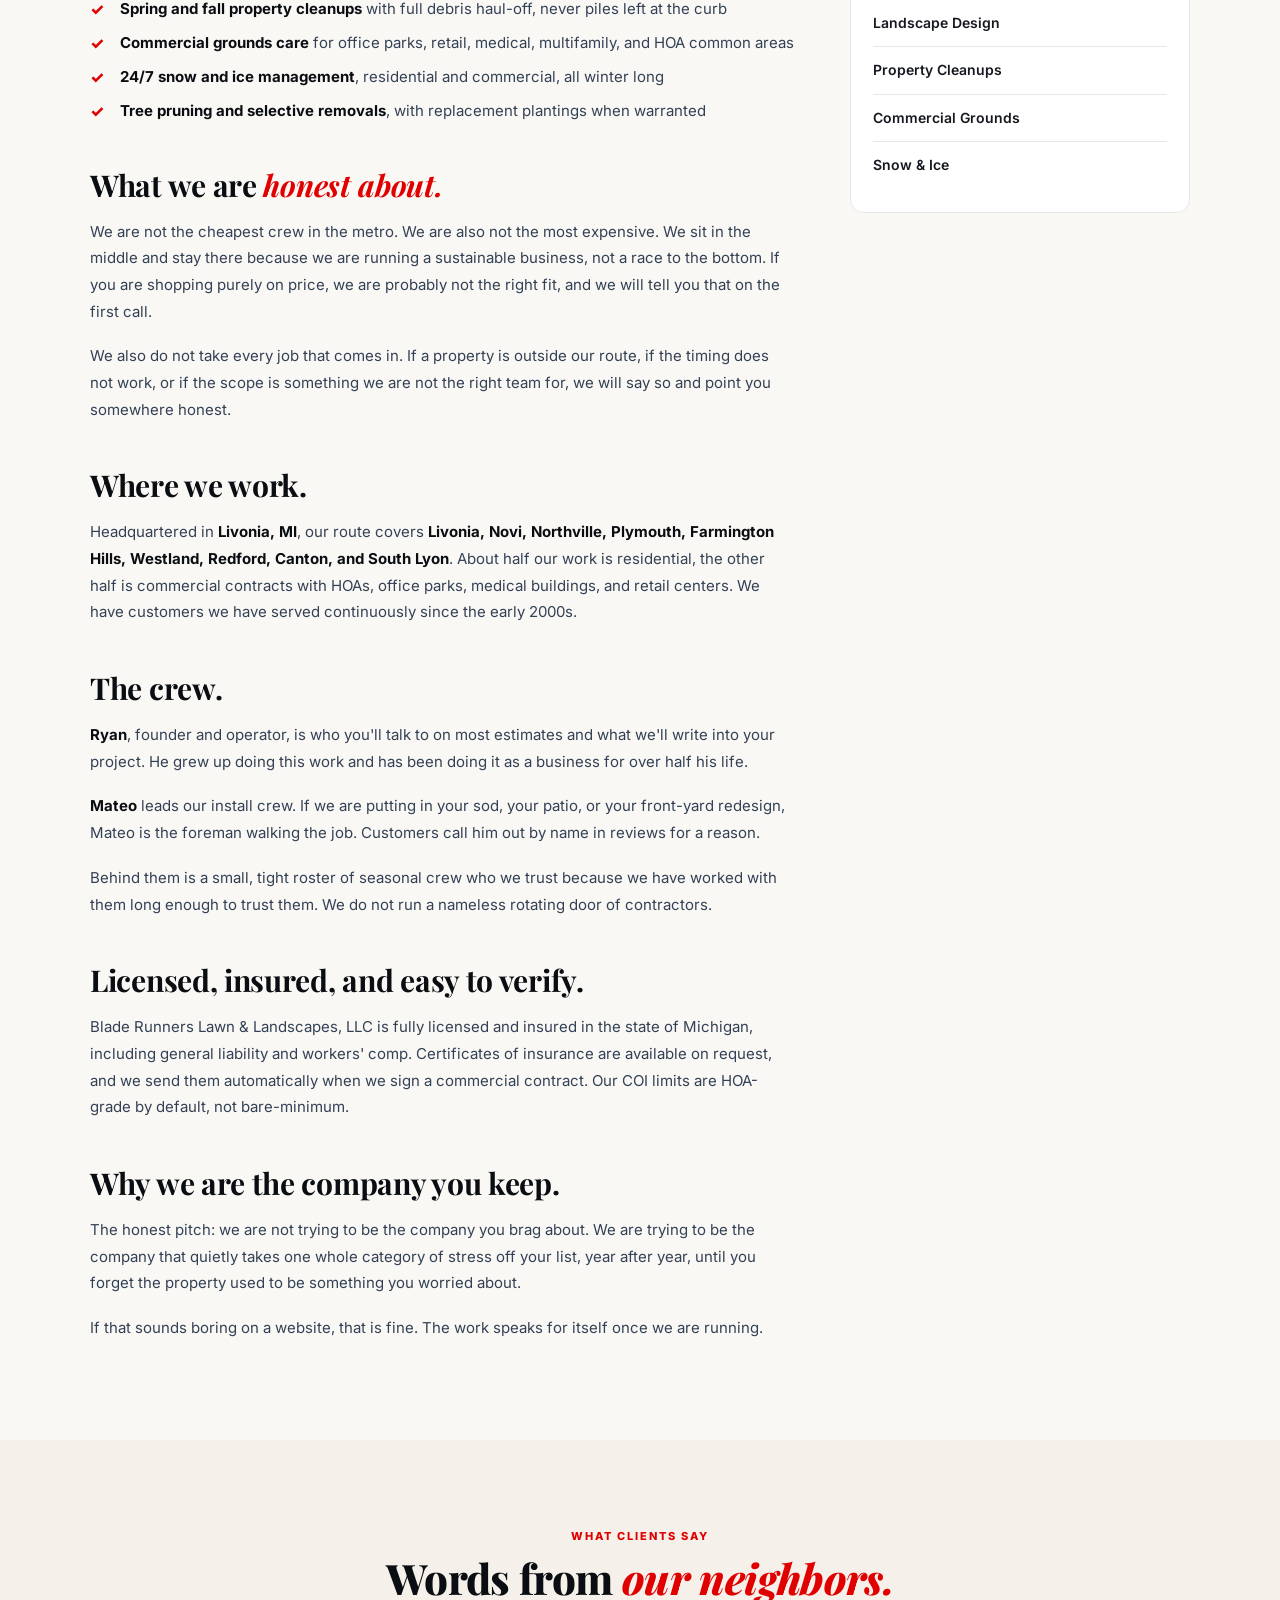
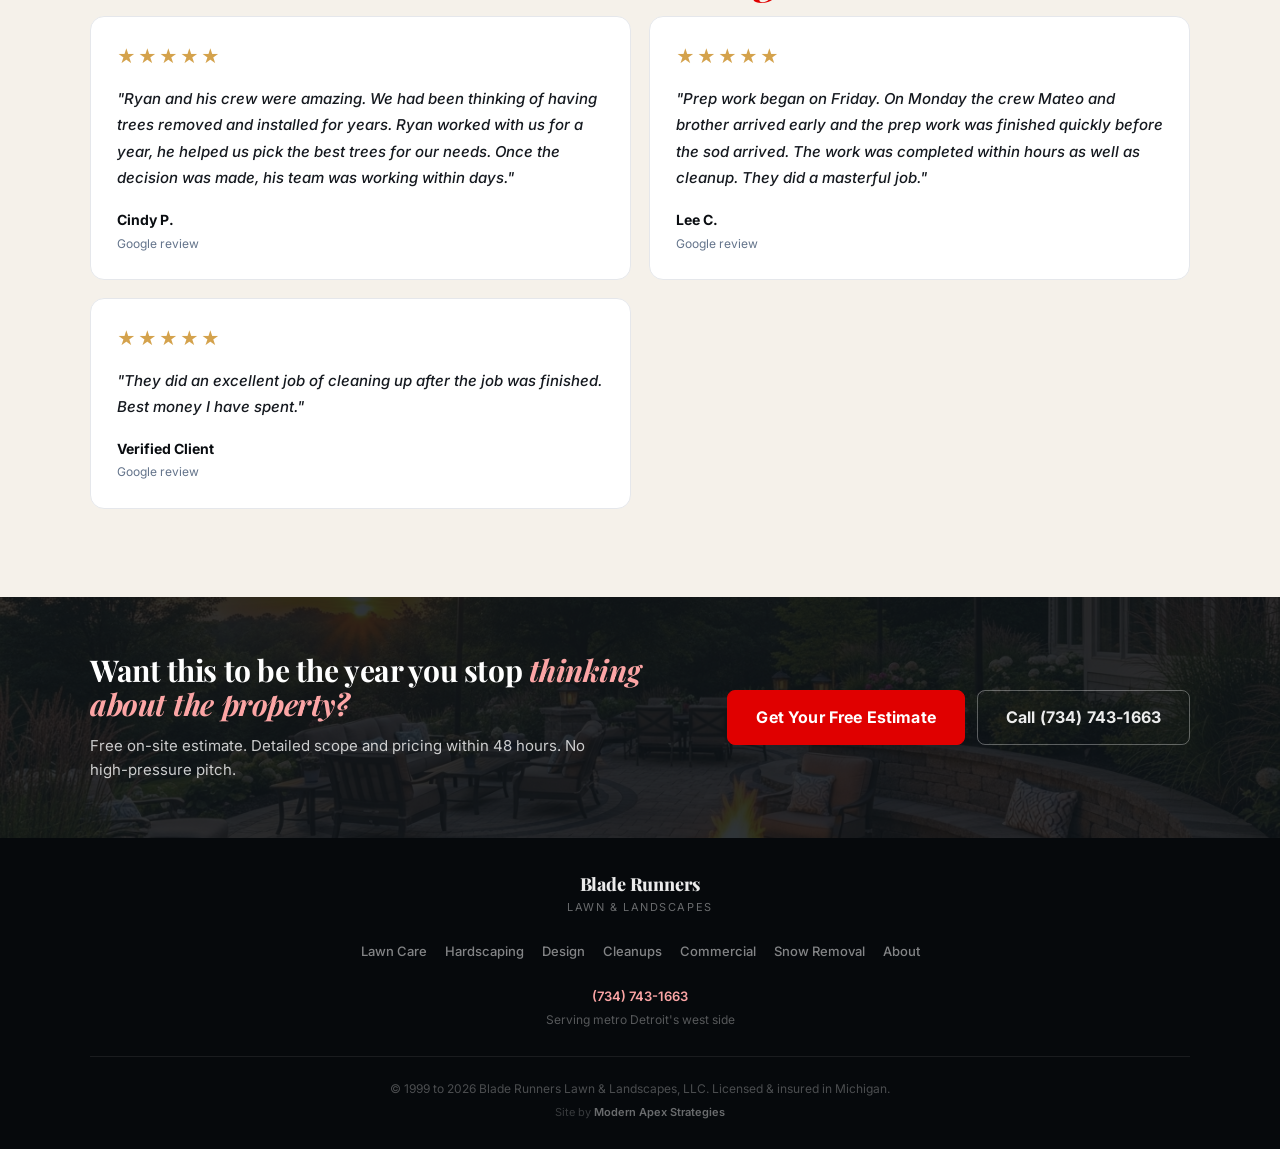
==== commit 9fe70589: "Add Modern Apex Strategies credit to footer Co-Authored-By: Claude Opus 4.8 (1M context) <noreply@an" ====
--- a/about/index.html
+++ b/about/index.html
@@ -60,7 +60,7 @@
   <link rel="preconnect" href="https://fonts.googleapis.com">
   <link rel="preconnect" href="https://fonts.gstatic.com" crossorigin>
   <link href="https://fonts.googleapis.com/css2?family=Inter:wght@400;500;600;700;800;900&family=Playfair+Display:ital,wght@0,700;0,800;0,900;1,800&display=swap" rel="stylesheet">
-  <link rel="stylesheet" href="../styles.css?v=20260506b">
+  <link rel="stylesheet" href="../styles.css?v=20260624a">
 </head>
 <body>
 
@@ -69,27 +69,27 @@
       <svg width="18" height="18" viewBox="0 0 24 24" fill="none" stroke="currentColor" stroke-width="2.5"><path d="M22 16.92v3a2 2 0 01-2.18 2 19.79 19.79 0 01-8.63-3.07 19.5 19.5 0 01-6-6 19.79 19.79 0 01-3.07-8.67A2 2 0 014.11 2h3a2 2 0 012 1.72c.127.96.361 1.903.7 2.81a2 2 0 01-.45 2.11L8.09 9.91a16 16 0 006 6l1.27-1.27a2 2 0 012.11-.45c.907.339 1.85.573 2.81.7A2 2 0 0122 16.92z"/></svg>
       Call Now
     </a>
-    <a href="/#contact" class="sticky-cta__quote">Free Estimate</a>
+    <a href="../#contact" class="sticky-cta__quote">Free Estimate</a>
   </div>
 
   <header class="header" id="header">
     <div class="container">
       <div class="header__inner">
-        <a href="/" class="header__brand"><img src="../assets/images/br-logo.png" alt="Blade Runners Lawn &amp; Landscapes" class="header__logo"></a>
+        <a href="../" class="header__brand"><img src="../assets/images/br-logo.png" alt="Blade Runners Lawn &amp; Landscapes" class="header__logo"></a>
         <nav class="header__nav" id="desktopNav">
-          <a href="/#services">Services</a>
-          <a href="/about/">About</a>
-          <a href="/#work">Our Work</a>
-          <a href="/#reviews">Reviews</a>
-          <a href="/#areas">Areas</a>
-          <a href="/#faq">FAQ</a>
+          <a href="../#services">Services</a>
+          <a href="../about/">About</a>
+          <a href="../#work">Our Work</a>
+          <a href="../#reviews">Reviews</a>
+          <a href="../#areas">Areas</a>
+          <a href="../#faq">FAQ</a>
         </nav>
         <div class="header__actions">
           <a href="tel:+17347431663" class="header__phone">
             <svg width="15" height="15" viewBox="0 0 24 24" fill="none" stroke="currentColor" stroke-width="2.5"><path d="M22 16.92v3a2 2 0 01-2.18 2 19.79 19.79 0 01-8.63-3.07 19.5 19.5 0 01-6-6 19.79 19.79 0 01-3.07-8.67A2 2 0 014.11 2h3a2 2 0 012 1.72c.127.96.361 1.903.7 2.81a2 2 0 01-.45 2.11L8.09 9.91a16 16 0 006 6l1.27-1.27a2 2 0 012.11-.45c.907.339 1.85.573 2.81.7A2 2 0 0122 16.92z"/></svg>
             <span>(734) 743-1663</span>
           </a>
-          <a href="/#contact" class="btn btn--primary btn--sm header__cta">Free Estimate</a>
+          <a href="../#contact" class="btn btn--primary btn--sm header__cta">Free Estimate</a>
           <button class="hamburger" id="hamburger" aria-label="Open menu"><span></span><span></span><span></span></button>
         </div>
       </div>
@@ -97,13 +97,13 @@
   </header>
   <div class="mobile-menu" id="mobileMenu">
     <nav class="mobile-menu__nav">
-      <a href="/#services">Services</a>
-      <a href="/about/">About</a>
-      <a href="/#work">Our Work</a>
-      <a href="/#reviews">Reviews</a>
-      <a href="/#areas">Areas</a>
-      <a href="/#faq">FAQ</a>
-      <a href="/#contact" class="btn btn--primary btn--lg btn--full">Get Free Estimate</a>
+      <a href="../#services">Services</a>
+      <a href="../about/">About</a>
+      <a href="../#work">Our Work</a>
+      <a href="../#reviews">Reviews</a>
+      <a href="../#areas">Areas</a>
+      <a href="../#faq">FAQ</a>
+      <a href="../#contact" class="btn btn--primary btn--lg btn--full">Get Free Estimate</a>
     </nav>
   </div>
 
@@ -115,7 +115,7 @@
         <h1 class="area-hero__title">A team you'll <em>actually want</em> to keep around.</h1>
         <p class="area-hero__sub">Founded by Ryan in 1999, Blade Runners Lawn &amp; Landscapes has spent twenty-five years quietly turning ordinary metro Detroit properties into the best-looking ones on the block. Same crew, same standards, same number to call.</p>
         <div class="area-hero__ctas">
-          <a href="/#contact" class="btn btn--primary btn--lg">Get Your Free Estimate</a>
+          <a href="../#contact" class="btn btn--primary btn--lg">Get Your Free Estimate</a>
           <a href="tel:+17347431663" class="btn btn--outline-light btn--lg">Call (734) 743-1663</a>
         </div>
       </div>
@@ -185,7 +185,7 @@
           <div class="svc-sidebar-card svc-sidebar-card--cta">
             <h3>Want us on your property?</h3>
             <p>Tell us what you're looking at and we'll come walk it. Free, no high-pressure pitch.</p>
-            <a href="/#contact" class="btn btn--primary btn--full">Request Estimate</a>
+            <a href="../#contact" class="btn btn--primary btn--full">Request Estimate</a>
             <a href="tel:+17347431663" class="svc-sidebar-phone">(734) 743-1663</a>
           </div>
           <div class="svc-sidebar-card">
@@ -202,12 +202,12 @@
           <div class="svc-sidebar-card">
             <h3>Services</h3>
             <ul class="svc-sidebar-links">
-              <li><a href="/lawn-maintenance/">Lawn Maintenance</a></li>
-              <li><a href="/hardscaping/">Hardscaping</a></li>
-              <li><a href="/landscape-design/">Landscape Design</a></li>
-              <li><a href="/landscape-cleanup/">Property Cleanups</a></li>
-              <li><a href="/commercial-lawn-maintenance/">Commercial Grounds</a></li>
-              <li><a href="/snow-removal/">Snow &amp; Ice</a></li>
+              <li><a href="../lawn-maintenance/">Lawn Maintenance</a></li>
+              <li><a href="../hardscaping/">Hardscaping</a></li>
+              <li><a href="../landscape-design/">Landscape Design</a></li>
+              <li><a href="../landscape-cleanup/">Property Cleanups</a></li>
+              <li><a href="../commercial-lawn-maintenance/">Commercial Grounds</a></li>
+              <li><a href="../snow-removal/">Snow &amp; Ice</a></li>
             </ul>
           </div>
         </aside>
@@ -252,7 +252,7 @@
           <p>Free on-site estimate. Detailed scope and pricing within 48 hours. No high-pressure pitch.</p>
         </div>
         <div class="cta-banner__actions">
-          <a href="/#contact" class="btn btn--primary btn--lg">Get Your Free Estimate</a>
+          <a href="../#contact" class="btn btn--primary btn--lg">Get Your Free Estimate</a>
           <a href="tel:+17347431663" class="btn btn--outline-light btn--lg">Call (734) 743-1663</a>
         </div>
       </div>
@@ -268,13 +268,13 @@
           <span class="footer__sub">Lawn &amp; Landscapes</span>
         </div>
         <nav class="footer__links">
-          <a href="/lawn-maintenance/">Lawn Care</a>
-          <a href="/hardscaping/">Hardscaping</a>
-          <a href="/landscape-design/">Design</a>
-          <a href="/landscape-cleanup/">Cleanups</a>
-          <a href="/commercial-lawn-maintenance/">Commercial</a>
-          <a href="/snow-removal/">Snow Removal</a>
-          <a href="/about/">About</a>
+          <a href="../lawn-maintenance/">Lawn Care</a>
+          <a href="../hardscaping/">Hardscaping</a>
+          <a href="../landscape-design/">Design</a>
+          <a href="../landscape-cleanup/">Cleanups</a>
+          <a href="../commercial-lawn-maintenance/">Commercial</a>
+          <a href="../snow-removal/">Snow Removal</a>
+          <a href="../about/">About</a>
         </nav>
         <div class="footer__contact">
           <a href="tel:+17347431663">(734) 743-1663</a>
@@ -283,10 +283,11 @@
       </div>
       <div class="footer__bottom">
         <p>&copy; 1999 to 2026 Blade Runners Lawn &amp; Landscapes, LLC. Licensed &amp; insured in Michigan.</p>
+        <p class="footer__credit">Site by <a href="https://modernapexstrategies.com" target="_blank" rel="noopener">Modern Apex Strategies</a></p>
       </div>
     </div>
   </footer>
 
-  <script src="../assets/js/site.js?v=20260506b" defer></script>
+  <script src="../assets/js/site.js?v=20260624a" defer></script>
 </body>
 </html>
--- a/styles.css
+++ b/styles.css
@@ -65,7 +65,7 @@
 .mobile-menu__nav a:last-child{border-bottom:none;margin-top:18px}
 
 /* HERO */
-.hero{position:relative;background:var(--ink);padding:60px 0 70px;overflow:hidden;background-size:cover;background-position:center}
+.hero{position:relative;background-color:var(--ink);background-image:url('assets/images/home-hero.jpg');background-size:cover;background-position:center;padding:60px 0 70px;overflow:hidden}
 .hero__overlay{position:absolute;inset:0;background:rgba(15,20,25,.62);pointer-events:none}
 .hero__content{position:relative;z-index:1}
 .hero__badge{display:inline-flex;align-items:center;gap:8px;background:rgba(255,255,255,.08);color:rgba(255,255,255,.88);font-size:12px;font-weight:600;padding:8px 16px;border-radius:100px;border:1px solid rgba(255,255,255,.16);margin-bottom:22px;letter-spacing:.02em}
@@ -208,6 +208,9 @@
 .footer__contact a{font-size:13px;font-weight:600;color:var(--clay-light)!important}
 .footer__contact span{font-size:12px;color:rgba(255,255,255,.32)}
 .footer__bottom{text-align:center}.footer__bottom p{font-size:12px;color:rgba(255,255,255,.28)}
+.footer__credit{margin-top:6px!important;font-size:11px!important;color:rgba(255,255,255,.2)!important}
+.footer__credit a{color:rgba(255,255,255,.4);text-decoration:none;font-weight:600;transition:color .2s ease}
+.footer__credit a:hover{color:var(--clay-light)}
 
 /* ANIMATIONS */
 [data-animate]{opacity:0;transform:translateY(28px);transition:opacity .6s,transform .6s}
